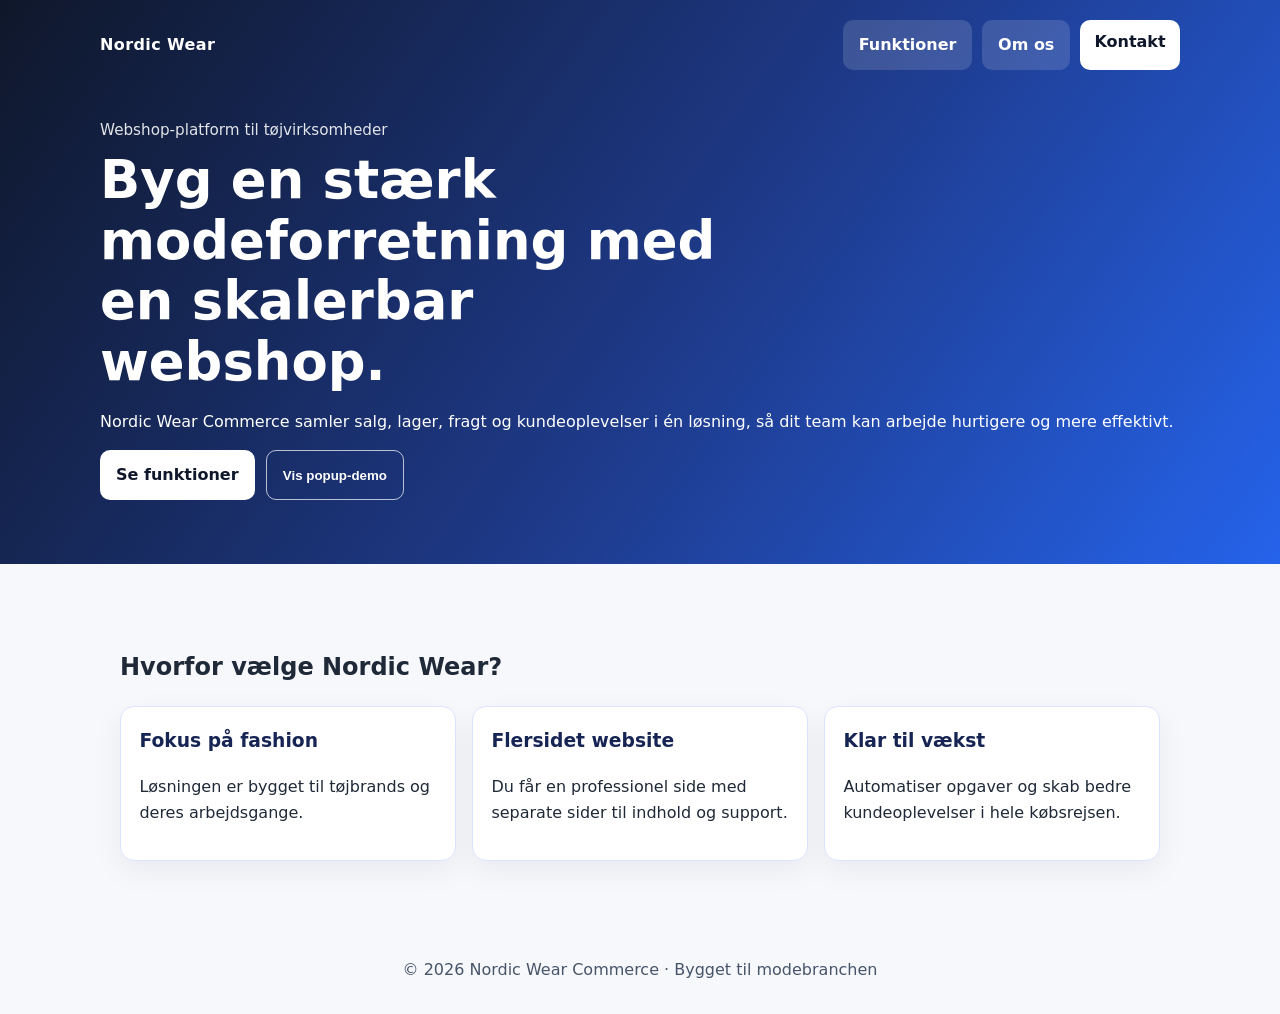
==== index.html @ e555eee7 "Convert site to multi-page clothing business website" ====
<!doctype html>
<html lang="da">
  <head>
    <meta charset="UTF-8" />
    <meta name="viewport" content="width=device-width, initial-scale=1.0" />
    <title>Nordic Wear Commerce</title>
    <link rel="stylesheet" href="styles.css" />
  </head>
  <body>
    <header class="hero">
      <nav class="nav">
        <a class="logo" href="index.html">Nordic Wear</a>
        <div class="nav-actions">
          <a class="btn btn-ghost" href="funktioner.html">Funktioner</a>
          <a class="btn btn-ghost" href="om-os.html">Om os</a>
          <a class="btn btn-small" href="kontakt.html">Kontakt</a>
        </div>
      </nav>

      <div class="hero-content">
        <p class="tag">Webshop-platform til tøjvirksomheder</p>
        <h1>Byg en stærk modeforretning med en skalerbar webshop.</h1>
        <p>
          Nordic Wear Commerce samler salg, lager, fragt og kundeoplevelser i én løsning,
          så dit team kan arbejde hurtigere og mere effektivt.
        </p>
        <div class="hero-cta">
          <a class="btn" href="funktioner.html">Se funktioner</a>
          <button class="btn btn-outline" id="openPopup" type="button">Vis popup-demo</button>
        </div>
      </div>
    </header>

    <main>
      <section class="section">
        <h2>Hvorfor vælge Nordic Wear?</h2>
        <div class="cards">
          <article class="card"><h3>Fokus på fashion</h3><p>Løsningen er bygget til tøjbrands og deres arbejdsgange.</p></article>
          <article class="card"><h3>Flersidet website</h3><p>Du får en professionel side med separate sider til indhold og support.</p></article>
          <article class="card"><h3>Klar til vækst</h3><p>Automatiser opgaver og skab bedre kundeoplevelser i hele købsrejsen.</p></article>
        </div>
      </section>
    </main>

    <footer>
      <p>© <span id="year"></span> Nordic Wear Commerce · Bygget til modebranchen</p>
    </footer>

    <div class="modal" id="promoModal" aria-hidden="true" role="dialog" aria-labelledby="modalTitle">
      <div class="modal-content">
        <button class="close" id="closePopup" aria-label="Luk popup">×</button>
        <p class="modal-tag">Popup-eksempel</p>
        <h3 id="modalTitle">Få 15% på første ordre</h3>
        <p>Sådan kan en kampagne-popup se ud for nye besøgende i din tøjwebshop.</p>
        <button class="btn" id="popupCta" type="button">Aktivér popup-flow</button>
      </div>
    </div>

    <script src="script.js"></script>
  </body>
</html>
---- styles.css ----
:root {
  --bg: #f7f8fc;
  --text: #1f2937;
  --primary: #1d4ed8;
  --primary-dark: #172554;
  --card: #ffffff;
}

* { box-sizing: border-box; }

body {
  margin: 0;
  font-family: Inter, system-ui, -apple-system, Segoe UI, Roboto, Arial, sans-serif;
  color: var(--text);
  background: var(--bg);
  line-height: 1.6;
}

.hero {
  background: linear-gradient(125deg, #0f172a 0%, #1e3a8a 55%, #2563eb 100%);
  color: #fff;
  padding: 1.25rem 1.25rem 4rem;
}

.sub-hero {
  background: #eef2ff;
  padding: 1.25rem 1.25rem 2.5rem;
}

.nav {
  max-width: 1080px;
  margin: 0 auto;
  display: flex;
  justify-content: space-between;
  align-items: center;
  gap: 1rem;
}

.nav-light { color: var(--text); }

.logo {
  font-weight: 800;
  letter-spacing: 0.4px;
  color: inherit;
  text-decoration: none;
}

.nav-actions { display: flex; gap: 0.6rem; flex-wrap: wrap; }

.hero-content,
.sub-hero-content { max-width: 1080px; margin: 3rem auto 0; }

.hero h1,
.sub-hero h1 { font-size: clamp(2rem, 5vw, 3.3rem); max-width: 18ch; margin: 0.5rem 0 0.8rem; line-height: 1.15; }

.tag { margin: 0; font-size: 0.95rem; opacity: 0.88; }
.hero-cta { display: flex; flex-wrap: wrap; gap: 0.7rem; margin-top: 0.8rem; }

.btn {
  display: inline-block;
  background: #fff;
  color: #0f172a;
  text-decoration: none;
  border: none;
  padding: 0.75rem 1rem;
  border-radius: 10px;
  font-weight: 600;
  cursor: pointer;
}

.btn-small { padding: 0.55rem 0.9rem; }
.btn-ghost { background: rgba(255, 255, 255, 0.14); color: #fff; }
.btn-ghost-dark { background: #dbe4ff; color: var(--primary-dark); }
.btn-outline { background: transparent; border: 1px solid rgba(255, 255, 255, 0.7); color: #fff; }
.btn-primary { background: var(--primary); color: #fff; }

.section {
  max-width: 1080px;
  margin: 0 auto;
  padding: 4rem 1.25rem;
}

.cards {
  display: grid;
  grid-template-columns: repeat(auto-fit, minmax(230px, 1fr));
  gap: 1rem;
  margin-top: 1.2rem;
}

.card {
  background: var(--card);
  border-radius: 14px;
  padding: 1.15rem;
  border: 1px solid #dbe4ff;
  box-shadow: 0 10px 30px rgba(15, 23, 42, 0.06);
}

.card h3 { margin-top: 0; color: var(--primary-dark); }

.alt {
  background: #e9efff;
  border-radius: 18px;
  margin: 1rem auto 2.5rem;
}

.contact-form { display: grid; gap: 0.75rem; max-width: 560px; }

input, textarea {
  width: 100%;
  padding: 0.8rem;
  border: 1px solid #c7d2fe;
  border-radius: 10px;
  font: inherit;
}

.status { min-height: 1.25rem; margin: 0.2rem 0 0; font-weight: 600; }

footer { text-align: center; padding: 1rem; color: #475569; }

.modal {
  position: fixed;
  inset: 0;
  background: rgba(2, 6, 23, 0.65);
  display: none;
  place-items: center;
  padding: 1rem;
}

.modal.show { display: grid; }

.modal-content {
  background: #fff;
  width: min(520px, 100%);
  border-radius: 14px;
  padding: 1.2rem;
  position: relative;
}

.modal-tag {
  margin: 0;
  font-size: 0.85rem;
  color: var(--primary);
  font-weight: 700;
}

.close {
  position: absolute;
  top: 0.65rem;
  right: 0.65rem;
  border: none;
  background: #e2e8f0;
  border-radius: 8px;
  cursor: pointer;
  width: 2rem;
  height: 2rem;
}
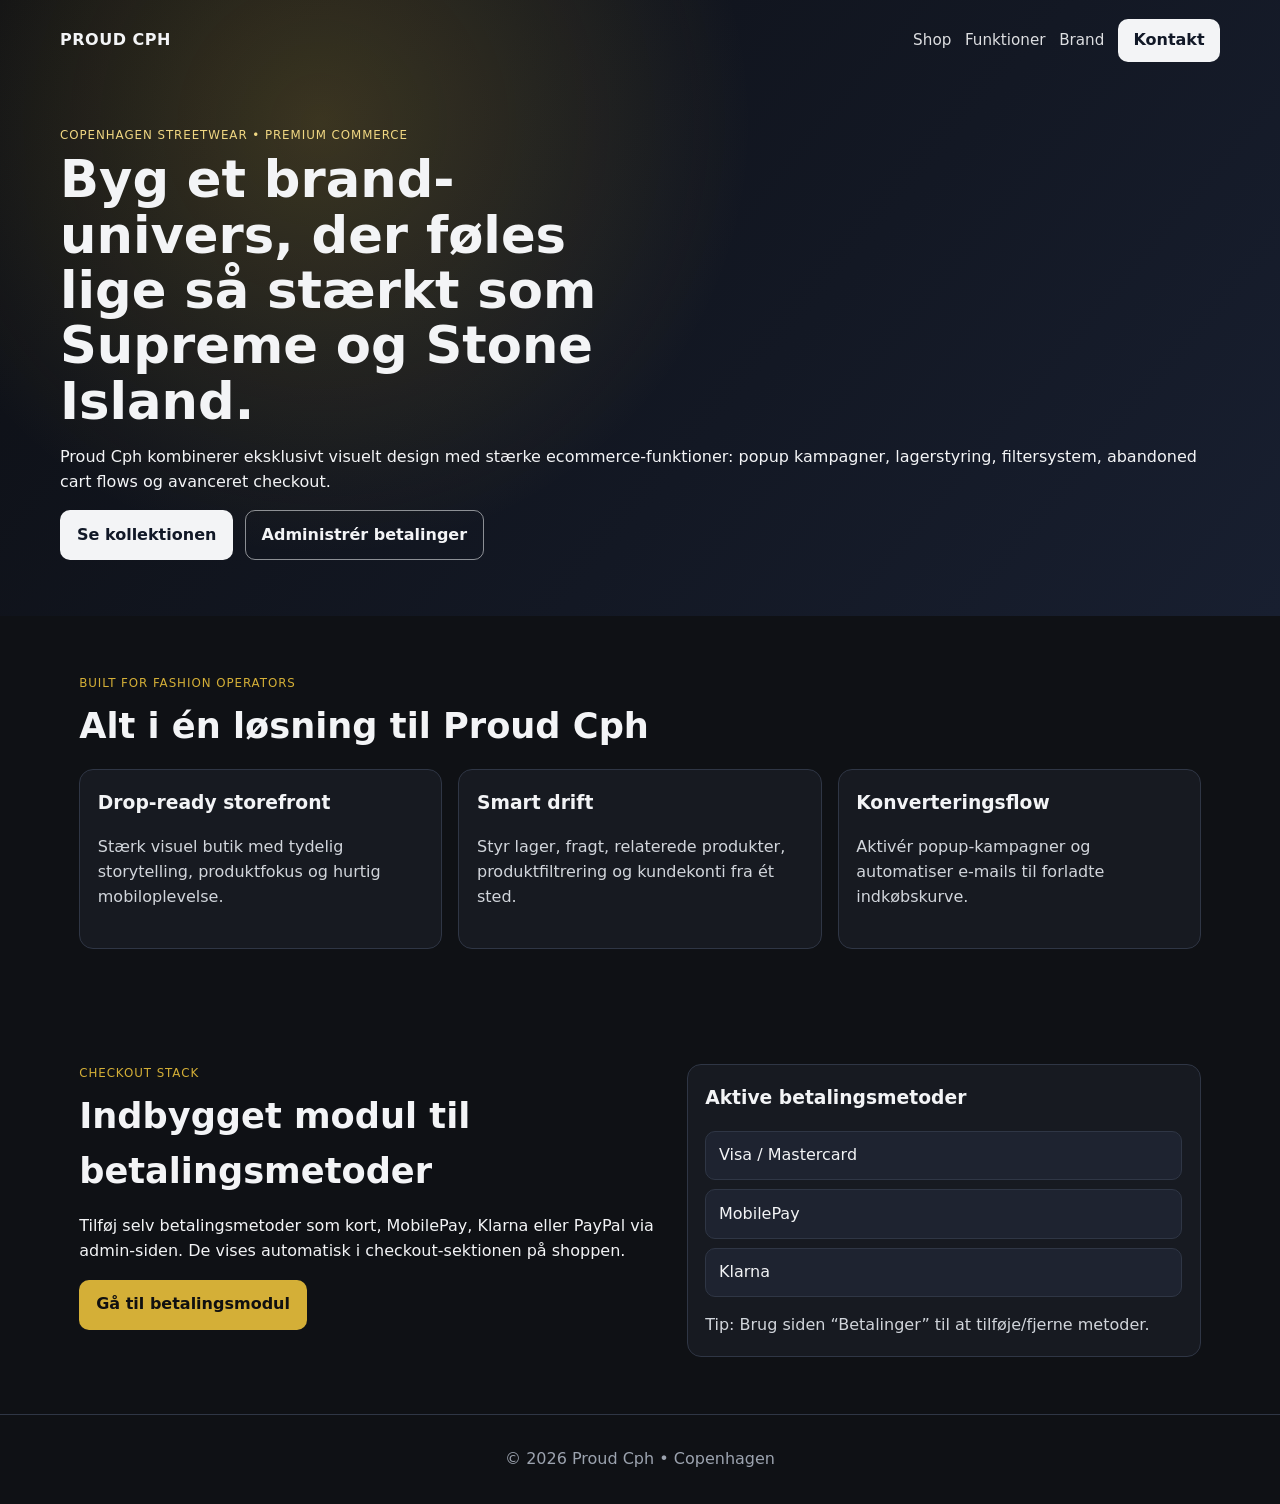
==== commit 1112c05d: "Redesign site as premium Proud Cph brand with payment management" ====
--- a/index.html
+++ b/index.html
@@ -3,58 +3,78 @@
   <head>
     <meta charset="UTF-8" />
     <meta name="viewport" content="width=device-width, initial-scale=1.0" />
-    <title>Nordic Wear Commerce</title>
+    <title>Proud Cph | Premium Streetwear Platform</title>
     <link rel="stylesheet" href="styles.css" />
   </head>
   <body>
-    <header class="hero">
+    <header class="hero hero-image">
       <nav class="nav">
-        <a class="logo" href="index.html">Nordic Wear</a>
+        <a class="logo" href="index.html">Proud Cph</a>
         <div class="nav-actions">
-          <a class="btn btn-ghost" href="funktioner.html">Funktioner</a>
-          <a class="btn btn-ghost" href="om-os.html">Om os</a>
-          <a class="btn btn-small" href="kontakt.html">Kontakt</a>
+          <a class="nav-link" href="shop.html">Shop</a>
+          <a class="nav-link" href="funktioner.html">Funktioner</a>
+          <a class="nav-link" href="om-os.html">Brand</a>
+          <a class="btn btn-small btn-light" href="kontakt.html">Kontakt</a>
         </div>
       </nav>
 
       <div class="hero-content">
-        <p class="tag">Webshop-platform til tøjvirksomheder</p>
-        <h1>Byg en stærk modeforretning med en skalerbar webshop.</h1>
+        <p class="eyebrow">Copenhagen streetwear • premium commerce</p>
+        <h1>Byg et brand-univers, der føles lige så stærkt som Supreme og Stone Island.</h1>
         <p>
-          Nordic Wear Commerce samler salg, lager, fragt og kundeoplevelser i én løsning,
-          så dit team kan arbejde hurtigere og mere effektivt.
+          Proud Cph kombinerer eksklusivt visuelt design med stærke ecommerce-funktioner:
+          popup kampagner, lagerstyring, filtersystem, abandoned cart flows og avanceret checkout.
         </p>
         <div class="hero-cta">
-          <a class="btn" href="funktioner.html">Se funktioner</a>
-          <button class="btn btn-outline" id="openPopup" type="button">Vis popup-demo</button>
+          <a class="btn btn-light" href="shop.html">Se kollektionen</a>
+          <a class="btn btn-outline" href="betalinger.html">Administrér betalinger</a>
         </div>
       </div>
     </header>
 
     <main>
       <section class="section">
-        <h2>Hvorfor vælge Nordic Wear?</h2>
-        <div class="cards">
-          <article class="card"><h3>Fokus på fashion</h3><p>Løsningen er bygget til tøjbrands og deres arbejdsgange.</p></article>
-          <article class="card"><h3>Flersidet website</h3><p>Du får en professionel side med separate sider til indhold og support.</p></article>
-          <article class="card"><h3>Klar til vækst</h3><p>Automatiser opgaver og skab bedre kundeoplevelser i hele købsrejsen.</p></article>
+        <div class="section-heading">
+          <p class="eyebrow dark">Built for fashion operators</p>
+          <h2>Alt i én løsning til Proud Cph</h2>
+        </div>
+        <div class="cards three-up">
+          <article class="card feature">
+            <h3>Drop-ready storefront</h3>
+            <p>Stærk visuel butik med tydelig storytelling, produktfokus og hurtig mobiloplevelse.</p>
+          </article>
+          <article class="card feature">
+            <h3>Smart drift</h3>
+            <p>Styr lager, fragt, relaterede produkter, produktfiltrering og kundekonti fra ét sted.</p>
+          </article>
+          <article class="card feature">
+            <h3>Konverteringsflow</h3>
+            <p>Aktivér popup-kampagner og automatiser e-mails til forladte indkøbskurve.</p>
+          </article>
+        </div>
+      </section>
+
+      <section class="section split">
+        <div>
+          <p class="eyebrow dark">Checkout stack</p>
+          <h2>Indbygget modul til betalingsmetoder</h2>
+          <p>
+            Tilføj selv betalingsmetoder som kort, MobilePay, Klarna eller PayPal via admin-siden.
+            De vises automatisk i checkout-sektionen på shoppen.
+          </p>
+          <a class="btn btn-dark" href="betalinger.html">Gå til betalingsmodul</a>
+        </div>
+        <div class="card payment-preview">
+          <h3>Aktive betalingsmetoder</h3>
+          <ul id="paymentMethodsPreview" class="method-list"></ul>
+          <p class="muted">Tip: Brug siden “Betalinger” til at tilføje/fjerne metoder.</p>
         </div>
       </section>
     </main>
 
-    <footer>
-      <p>© <span id="year"></span> Nordic Wear Commerce · Bygget til modebranchen</p>
+    <footer class="footer">
+      <p>© <span id="year"></span> Proud Cph • Copenhagen</p>
     </footer>
-
-    <div class="modal" id="promoModal" aria-hidden="true" role="dialog" aria-labelledby="modalTitle">
-      <div class="modal-content">
-        <button class="close" id="closePopup" aria-label="Luk popup">×</button>
-        <p class="modal-tag">Popup-eksempel</p>
-        <h3 id="modalTitle">Få 15% på første ordre</h3>
-        <p>Sådan kan en kampagne-popup se ud for nye besøgende i din tøjwebshop.</p>
-        <button class="btn" id="popupCta" type="button">Aktivér popup-flow</button>
-      </div>
-    </div>
 
     <script src="script.js"></script>
   </body>
--- a/styles.css
+++ b/styles.css
@@ -1,9 +1,13 @@
 :root {
-  --bg: #f7f8fc;
-  --text: #1f2937;
-  --primary: #1d4ed8;
-  --primary-dark: #172554;
-  --card: #ffffff;
+  --bg: #0f1115;
+  --panel: #171a21;
+  --panel-soft: #1e2330;
+  --text: #f3f4f6;
+  --muted: #9ca3af;
+  --line: #2f3645;
+  --accent: #d4af37;
+  --accent-soft: #f0d782;
+  --max-width: 1160px;
 }
 
 * { box-sizing: border-box; }
@@ -11,146 +15,217 @@
 body {
   margin: 0;
   font-family: Inter, system-ui, -apple-system, Segoe UI, Roboto, Arial, sans-serif;
-  color: var(--text);
   background: var(--bg);
-  line-height: 1.6;
-}
-
-.hero {
-  background: linear-gradient(125deg, #0f172a 0%, #1e3a8a 55%, #2563eb 100%);
-  color: #fff;
-  padding: 1.25rem 1.25rem 4rem;
-}
-
+  color: var(--text);
+  line-height: 1.55;
+}
+
+.hero,
 .sub-hero {
-  background: #eef2ff;
-  padding: 1.25rem 1.25rem 2.5rem;
+  padding: 1.2rem 1.2rem 3.5rem;
+}
+
+.hero-image {
+  background: radial-gradient(circle at 25% 20%, rgba(212, 175, 55, 0.22), transparent 40%),
+    linear-gradient(130deg, #0d0f14 0%, #131824 60%, #181f30 100%);
+}
+
+.sub-hero {
+  background: linear-gradient(180deg, #10131b 0%, #0f1115 100%);
+  border-bottom: 1px solid var(--line);
 }
 
 .nav {
-  max-width: 1080px;
+  max-width: var(--max-width);
   margin: 0 auto;
+  display: flex;
+  align-items: center;
+  justify-content: space-between;
+  gap: 1rem;
+}
+
+.logo {
+  color: var(--text);
+  text-decoration: none;
+  font-weight: 800;
+  letter-spacing: 0.5px;
+  text-transform: uppercase;
+}
+
+.nav-actions {
+  display: flex;
+  gap: 0.85rem;
+  align-items: center;
+  flex-wrap: wrap;
+}
+
+.nav-link {
+  color: var(--text);
+  text-decoration: none;
+  opacity: 0.9;
+  font-size: 0.95rem;
+}
+
+.nav-link.dark { color: var(--muted); }
+.nav-link:hover { opacity: 1; }
+
+.hero-content,
+.sub-hero-content {
+  max-width: var(--max-width);
+  margin: 4rem auto 0;
+}
+
+h1 {
+  font-size: clamp(2rem, 4vw, 3.5rem);
+  line-height: 1.08;
+  max-width: 16ch;
+  margin: 0.5rem 0 1rem;
+}
+
+h2 {
+  font-size: clamp(1.6rem, 3vw, 2.2rem);
+  margin: 0.4rem 0 0.9rem;
+}
+
+.eyebrow {
+  margin: 0;
+  text-transform: uppercase;
+  letter-spacing: 0.08em;
+  font-size: 0.74rem;
+  color: var(--accent-soft);
+}
+
+.eyebrow.dark { color: var(--accent); }
+
+.section {
+  max-width: var(--max-width);
+  margin: 0 auto;
+  padding: 3.6rem 1.2rem;
+}
+
+.section-heading { margin-bottom: 1rem; }
+
+.cards {
+  display: grid;
+  grid-template-columns: repeat(auto-fit, minmax(220px, 1fr));
+  gap: 1rem;
+}
+
+.three-up { grid-template-columns: repeat(auto-fit, minmax(250px, 1fr)); }
+
+.card {
+  background: var(--panel);
+  border: 1px solid var(--line);
+  border-radius: 14px;
+  padding: 1.1rem;
+}
+
+.card h3 { margin-top: 0; }
+.card p { margin-bottom: 0; color: #d1d5db; }
+
+.feature { min-height: 180px; }
+
+.split {
+  display: grid;
+  grid-template-columns: 1.15fr 1fr;
+  gap: 1rem;
+}
+
+.btn {
+  border: 1px solid transparent;
+  border-radius: 10px;
+  padding: 0.72rem 1rem;
+  font-weight: 700;
+  text-decoration: none;
+  cursor: pointer;
+  display: inline-block;
+}
+
+.btn-light {
+  background: var(--text);
+  color: #111827;
+}
+
+.btn-dark {
+  background: var(--accent);
+  color: #101010;
+}
+
+.btn-outline {
+  border-color: #f8fafc88;
+  color: var(--text);
+  background: transparent;
+}
+
+.btn-small {
+  padding: 0.5rem 0.9rem;
+}
+
+.hero-cta {
+  display: flex;
+  flex-wrap: wrap;
+  gap: 0.7rem;
+  margin-top: 1rem;
+}
+
+.product-card { display: grid; gap: 0.8rem; }
+.checkout { margin-top: 1.2rem; }
+
+.method-list {
+  list-style: none;
+  padding: 0;
+  margin: 0;
+  display: grid;
+  gap: 0.6rem;
+}
+
+.method-item {
+  background: var(--panel-soft);
+  border: 1px solid var(--line);
+  border-radius: 10px;
+  padding: 0.7rem 0.8rem;
   display: flex;
   justify-content: space-between;
   align-items: center;
-  gap: 1rem;
-}
-
-.nav-light { color: var(--text); }
-
-.logo {
-  font-weight: 800;
-  letter-spacing: 0.4px;
-  color: inherit;
-  text-decoration: none;
-}
-
-.nav-actions { display: flex; gap: 0.6rem; flex-wrap: wrap; }
-
-.hero-content,
-.sub-hero-content { max-width: 1080px; margin: 3rem auto 0; }
-
-.hero h1,
-.sub-hero h1 { font-size: clamp(2rem, 5vw, 3.3rem); max-width: 18ch; margin: 0.5rem 0 0.8rem; line-height: 1.15; }
-
-.tag { margin: 0; font-size: 0.95rem; opacity: 0.88; }
-.hero-cta { display: flex; flex-wrap: wrap; gap: 0.7rem; margin-top: 0.8rem; }
-
-.btn {
-  display: inline-block;
-  background: #fff;
-  color: #0f172a;
-  text-decoration: none;
-  border: none;
-  padding: 0.75rem 1rem;
+  gap: 0.8rem;
+}
+
+.remove-btn {
+  border: 1px solid #4b5563;
+  background: transparent;
+  color: #e5e7eb;
+  border-radius: 8px;
+  padding: 0.3rem 0.55rem;
+  cursor: pointer;
+}
+
+input,
+textarea {
+  width: 100%;
   border-radius: 10px;
-  font-weight: 600;
-  cursor: pointer;
-}
-
-.btn-small { padding: 0.55rem 0.9rem; }
-.btn-ghost { background: rgba(255, 255, 255, 0.14); color: #fff; }
-.btn-ghost-dark { background: #dbe4ff; color: var(--primary-dark); }
-.btn-outline { background: transparent; border: 1px solid rgba(255, 255, 255, 0.7); color: #fff; }
-.btn-primary { background: var(--primary); color: #fff; }
-
-.section {
-  max-width: 1080px;
-  margin: 0 auto;
-  padding: 4rem 1.25rem;
-}
-
-.cards {
-  display: grid;
-  grid-template-columns: repeat(auto-fit, minmax(230px, 1fr));
-  gap: 1rem;
-  margin-top: 1.2rem;
-}
-
-.card {
-  background: var(--card);
-  border-radius: 14px;
-  padding: 1.15rem;
-  border: 1px solid #dbe4ff;
-  box-shadow: 0 10px 30px rgba(15, 23, 42, 0.06);
-}
-
-.card h3 { margin-top: 0; color: var(--primary-dark); }
-
-.alt {
-  background: #e9efff;
-  border-radius: 18px;
-  margin: 1rem auto 2.5rem;
-}
-
-.contact-form { display: grid; gap: 0.75rem; max-width: 560px; }
-
-input, textarea {
-  width: 100%;
-  padding: 0.8rem;
-  border: 1px solid #c7d2fe;
-  border-radius: 10px;
+  border: 1px solid #374151;
+  background: #0f1115;
+  color: var(--text);
   font: inherit;
-}
-
-.status { min-height: 1.25rem; margin: 0.2rem 0 0; font-weight: 600; }
-
-footer { text-align: center; padding: 1rem; color: #475569; }
-
-.modal {
-  position: fixed;
-  inset: 0;
-  background: rgba(2, 6, 23, 0.65);
-  display: none;
-  place-items: center;
+  padding: 0.75rem;
+}
+
+.contact-form {
+  display: grid;
+  gap: 0.7rem;
+  max-width: 620px;
+}
+
+.status { margin: 0; min-height: 1.2rem; color: var(--accent-soft); }
+.muted { color: var(--muted); }
+
+.footer {
+  border-top: 1px solid var(--line);
+  text-align: center;
+  color: var(--muted);
   padding: 1rem;
 }
 
-.modal.show { display: grid; }
-
-.modal-content {
-  background: #fff;
-  width: min(520px, 100%);
-  border-radius: 14px;
-  padding: 1.2rem;
-  position: relative;
-}
-
-.modal-tag {
-  margin: 0;
-  font-size: 0.85rem;
-  color: var(--primary);
-  font-weight: 700;
-}
-
-.close {
-  position: absolute;
-  top: 0.65rem;
-  right: 0.65rem;
-  border: none;
-  background: #e2e8f0;
-  border-radius: 8px;
-  cursor: pointer;
-  width: 2rem;
-  height: 2rem;
-}
+@media (max-width: 900px) {
+  .split { grid-template-columns: 1fr; }
+}
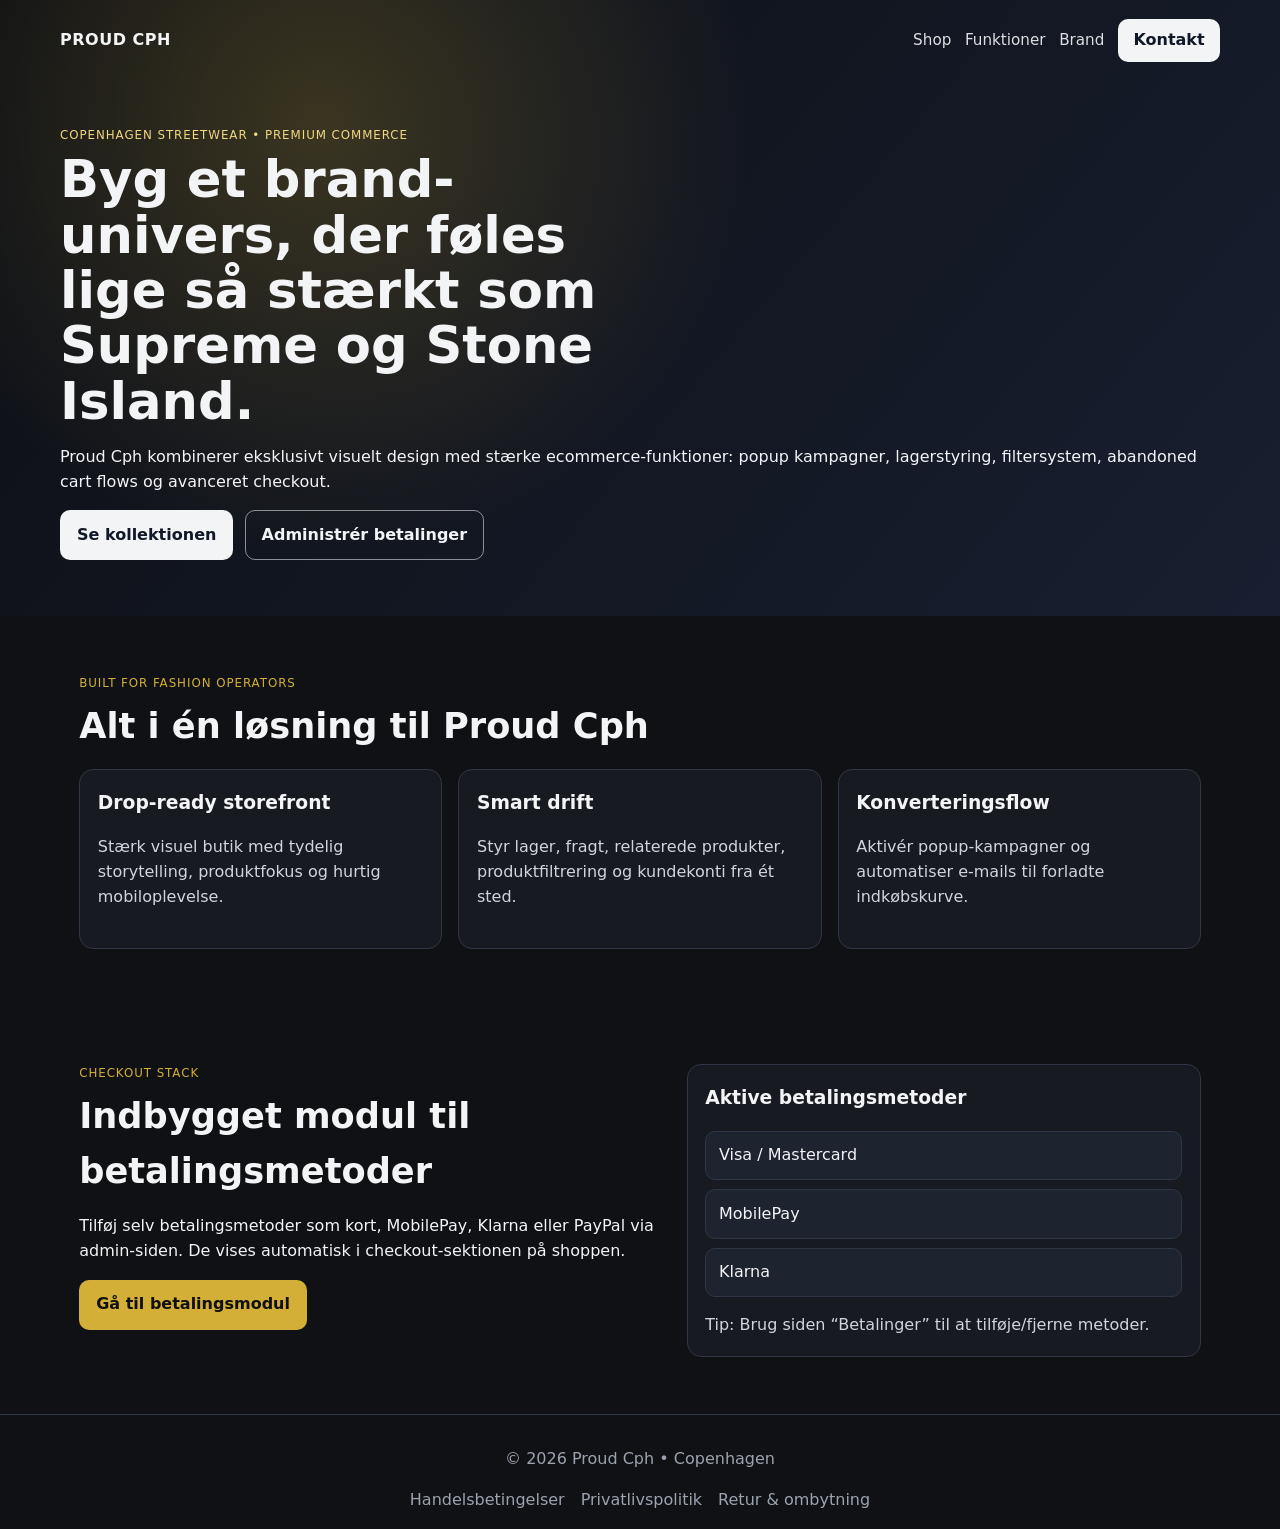
==== commit 7ee01702: "Add launch-ready legal, SEO, and PWA essentials for Proud Cph" ====
--- a/index.html
+++ b/index.html
@@ -4,6 +4,13 @@
     <meta charset="UTF-8" />
     <meta name="viewport" content="width=device-width, initial-scale=1.0" />
     <title>Proud Cph | Premium Streetwear Platform</title>
+    <meta name="description" content="Proud Cph er et premium streetwear brand med fokus på kvalitet, drops og en stærk digital købsoplevelse." />
+    <meta property="og:title" content="Proud Cph" />
+    <meta property="og:description" content="Premium streetwear fra København." />
+    <meta property="og:type" content="website" />
+    <meta property="og:url" content="https://proudcph.com/" />
+    <link rel="canonical" href="https://proudcph.com/" />
+    <link rel="manifest" href="site.webmanifest" />
     <link rel="stylesheet" href="styles.css" />
   </head>
   <body>
@@ -74,6 +81,11 @@
 
     <footer class="footer">
       <p>© <span id="year"></span> Proud Cph • Copenhagen</p>
+      <p class="footer-links">
+        <a href="handelsbetingelser.html">Handelsbetingelser</a>
+        <a href="privatlivspolitik.html">Privatlivspolitik</a>
+        <a href="retur.html">Retur & ombytning</a>
+      </p>
     </footer>
 
     <script src="script.js"></script>
--- a/styles.css
+++ b/styles.css
@@ -229,3 +229,28 @@
 @media (max-width: 900px) {
   .split { grid-template-columns: 1fr; }
 }
+
+.footer-links {
+  display: flex;
+  gap: 1rem;
+  justify-content: center;
+  flex-wrap: wrap;
+  margin: 0.4rem 0 0;
+}
+
+.footer-links a {
+  color: var(--muted);
+  text-decoration: none;
+}
+
+.footer-links a:hover {
+  color: var(--text);
+}
+
+.legal h2 {
+  margin-top: 1.2rem;
+}
+
+.legal p {
+  margin-top: 0.4rem;
+}
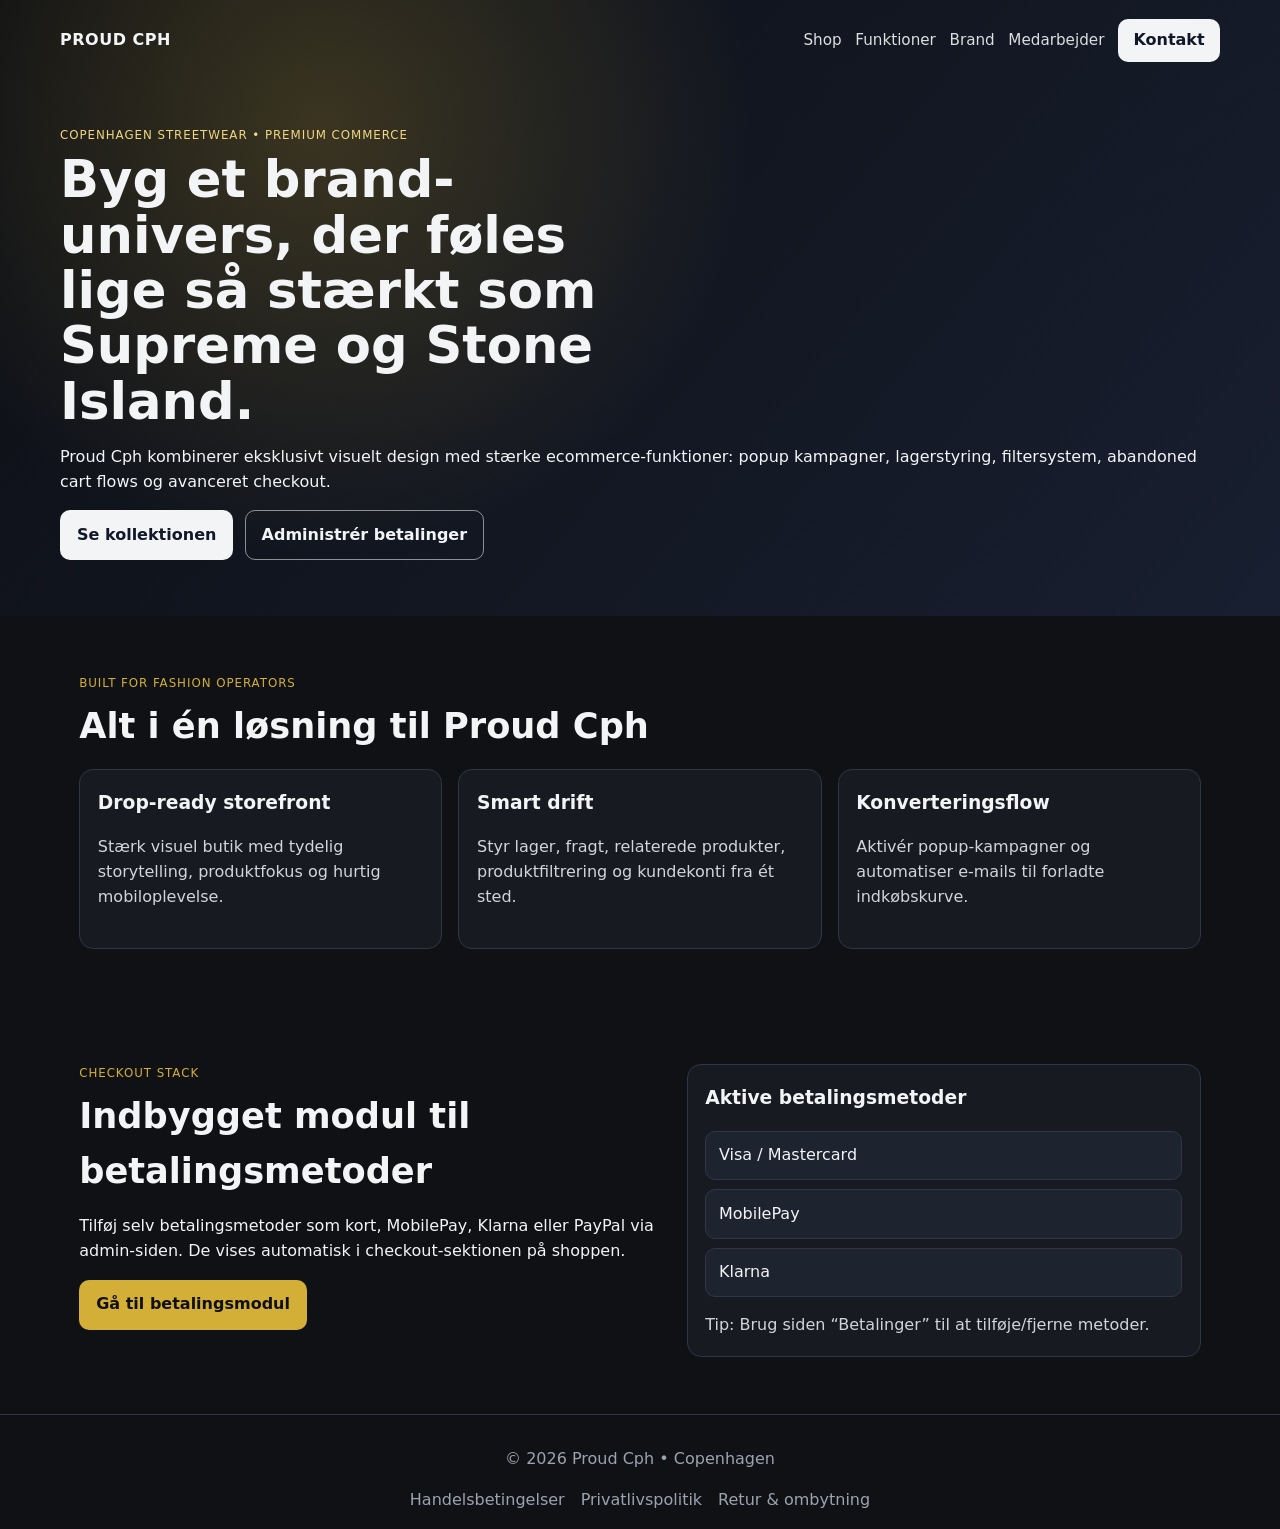
==== commit c33fb6d8: "Add employee order portal and polish launch UX for Proud Cph" ====
--- a/index.html
+++ b/index.html
@@ -21,6 +21,7 @@
           <a class="nav-link" href="shop.html">Shop</a>
           <a class="nav-link" href="funktioner.html">Funktioner</a>
           <a class="nav-link" href="om-os.html">Brand</a>
+          <a class="nav-link" href="medarbejder.html">Medarbejder</a>
           <a class="btn btn-small btn-light" href="kontakt.html">Kontakt</a>
         </div>
       </nav>
--- a/styles.css
+++ b/styles.css
@@ -254,3 +254,38 @@
 .legal p {
   margin-top: 0.4rem;
 }
+
+.hidden {
+  display: none;
+}
+
+.dashboard-head {
+  display: flex;
+  justify-content: space-between;
+  align-items: center;
+  gap: 1rem;
+}
+
+.table-wrap {
+  overflow-x: auto;
+}
+
+.order-table {
+  width: 100%;
+  border-collapse: collapse;
+  margin-top: 0.6rem;
+}
+
+.order-table th,
+.order-table td {
+  border-bottom: 1px solid var(--line);
+  text-align: left;
+  padding: 0.7rem 0.4rem;
+  white-space: nowrap;
+}
+
+.dashboard-actions {
+  margin: 0.9rem 0;
+  display: grid;
+  gap: 0.5rem;
+}
